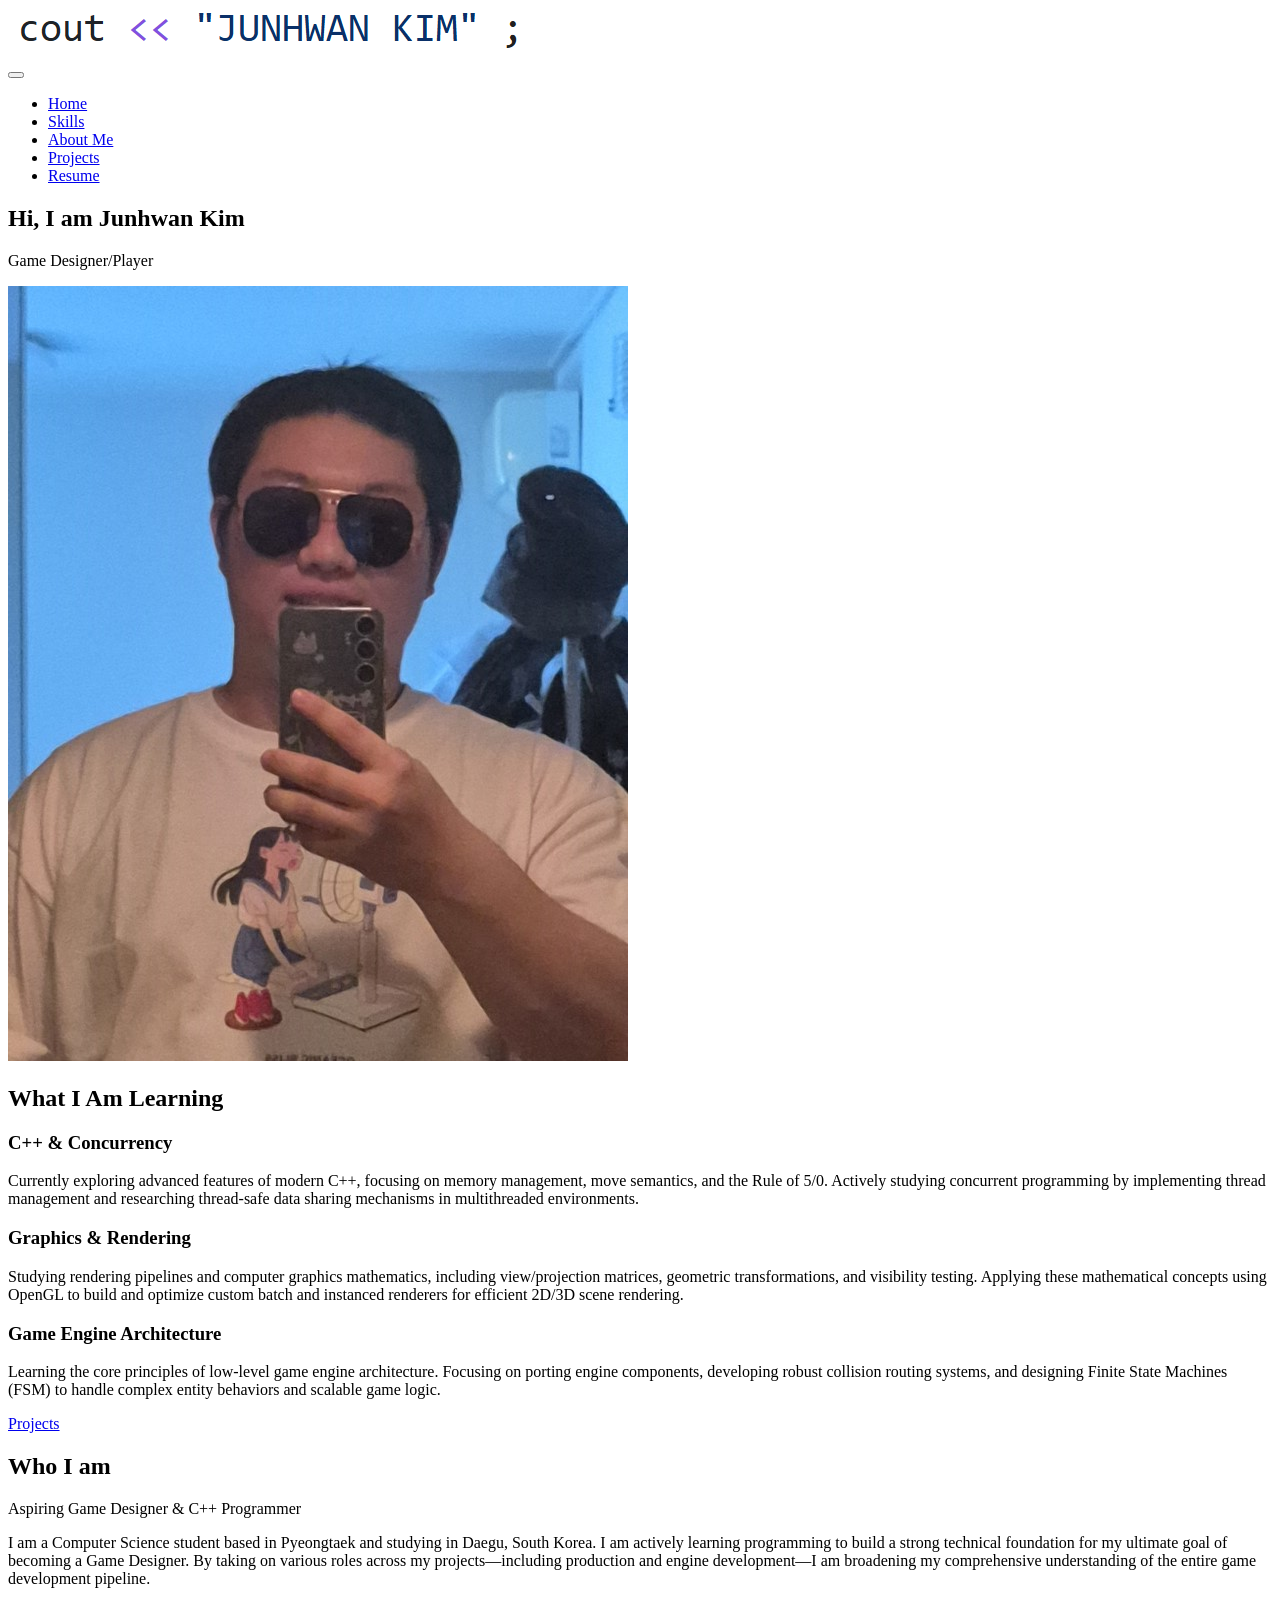
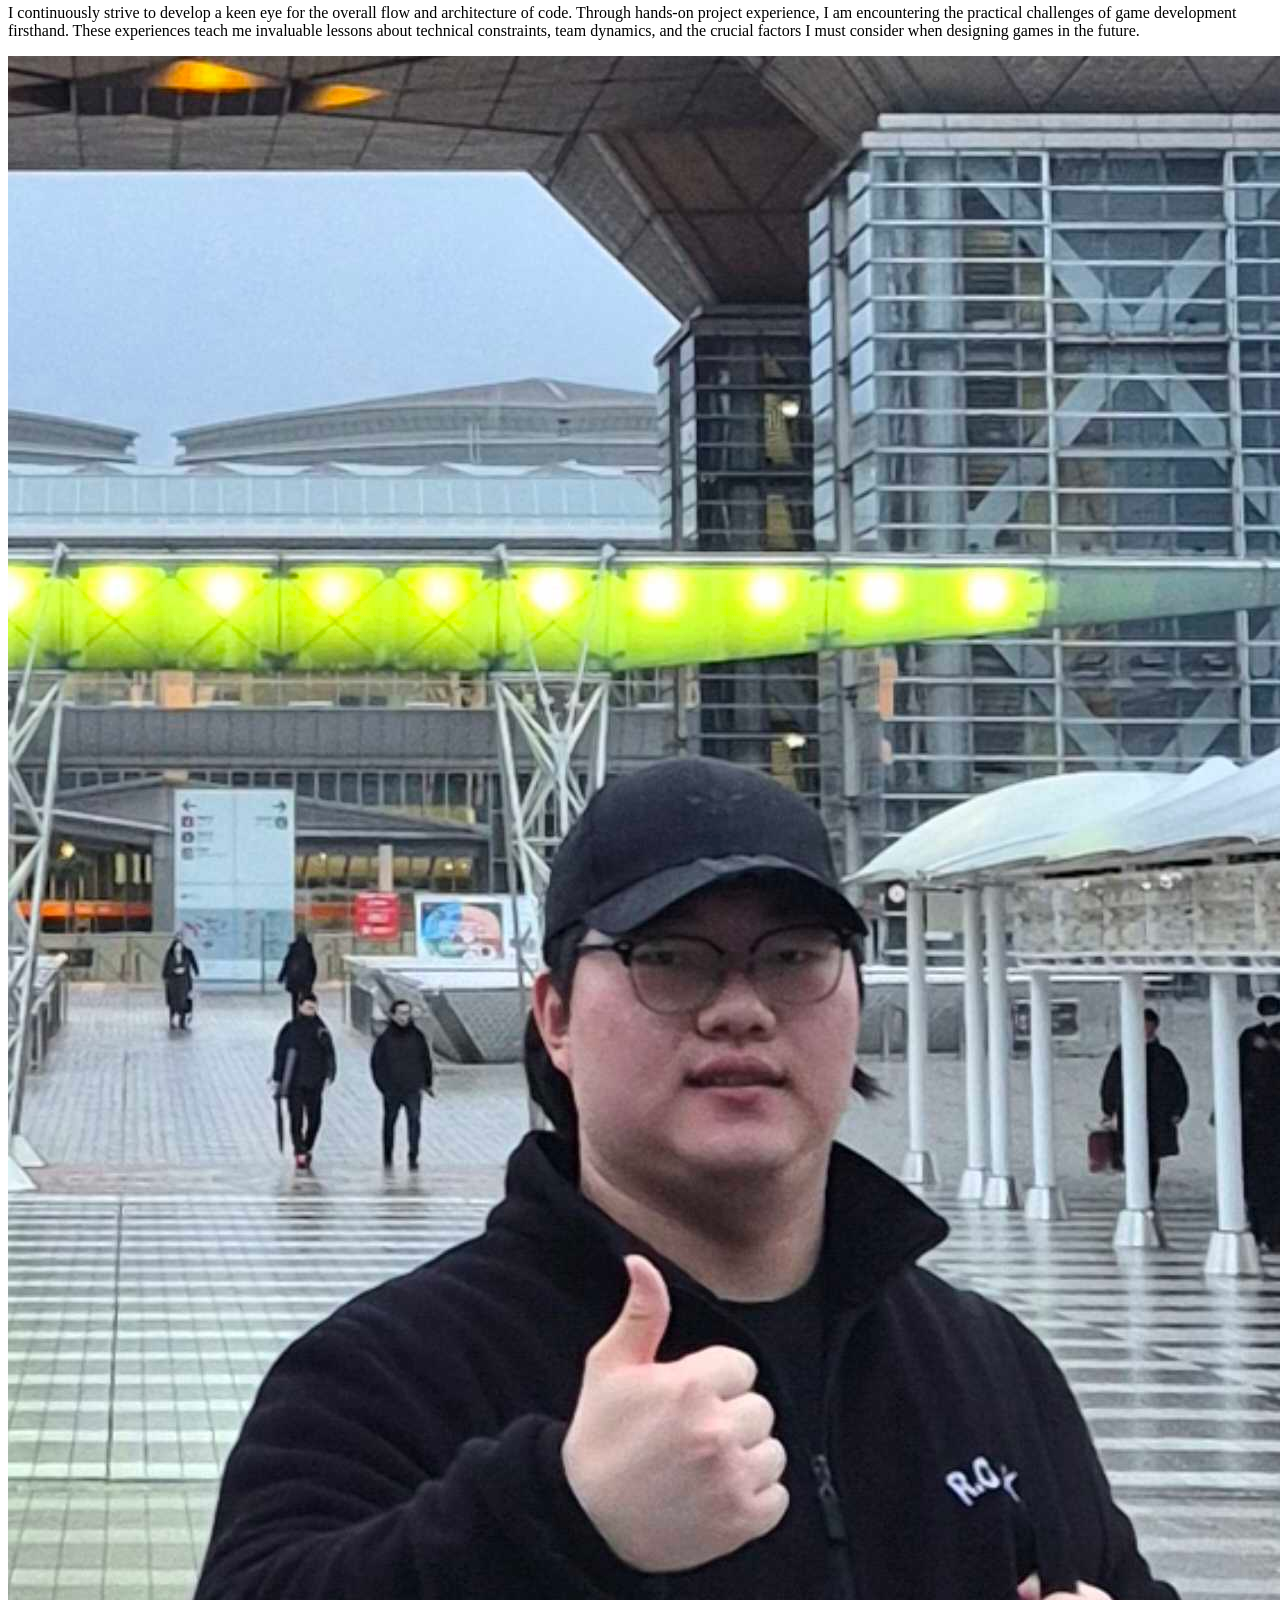
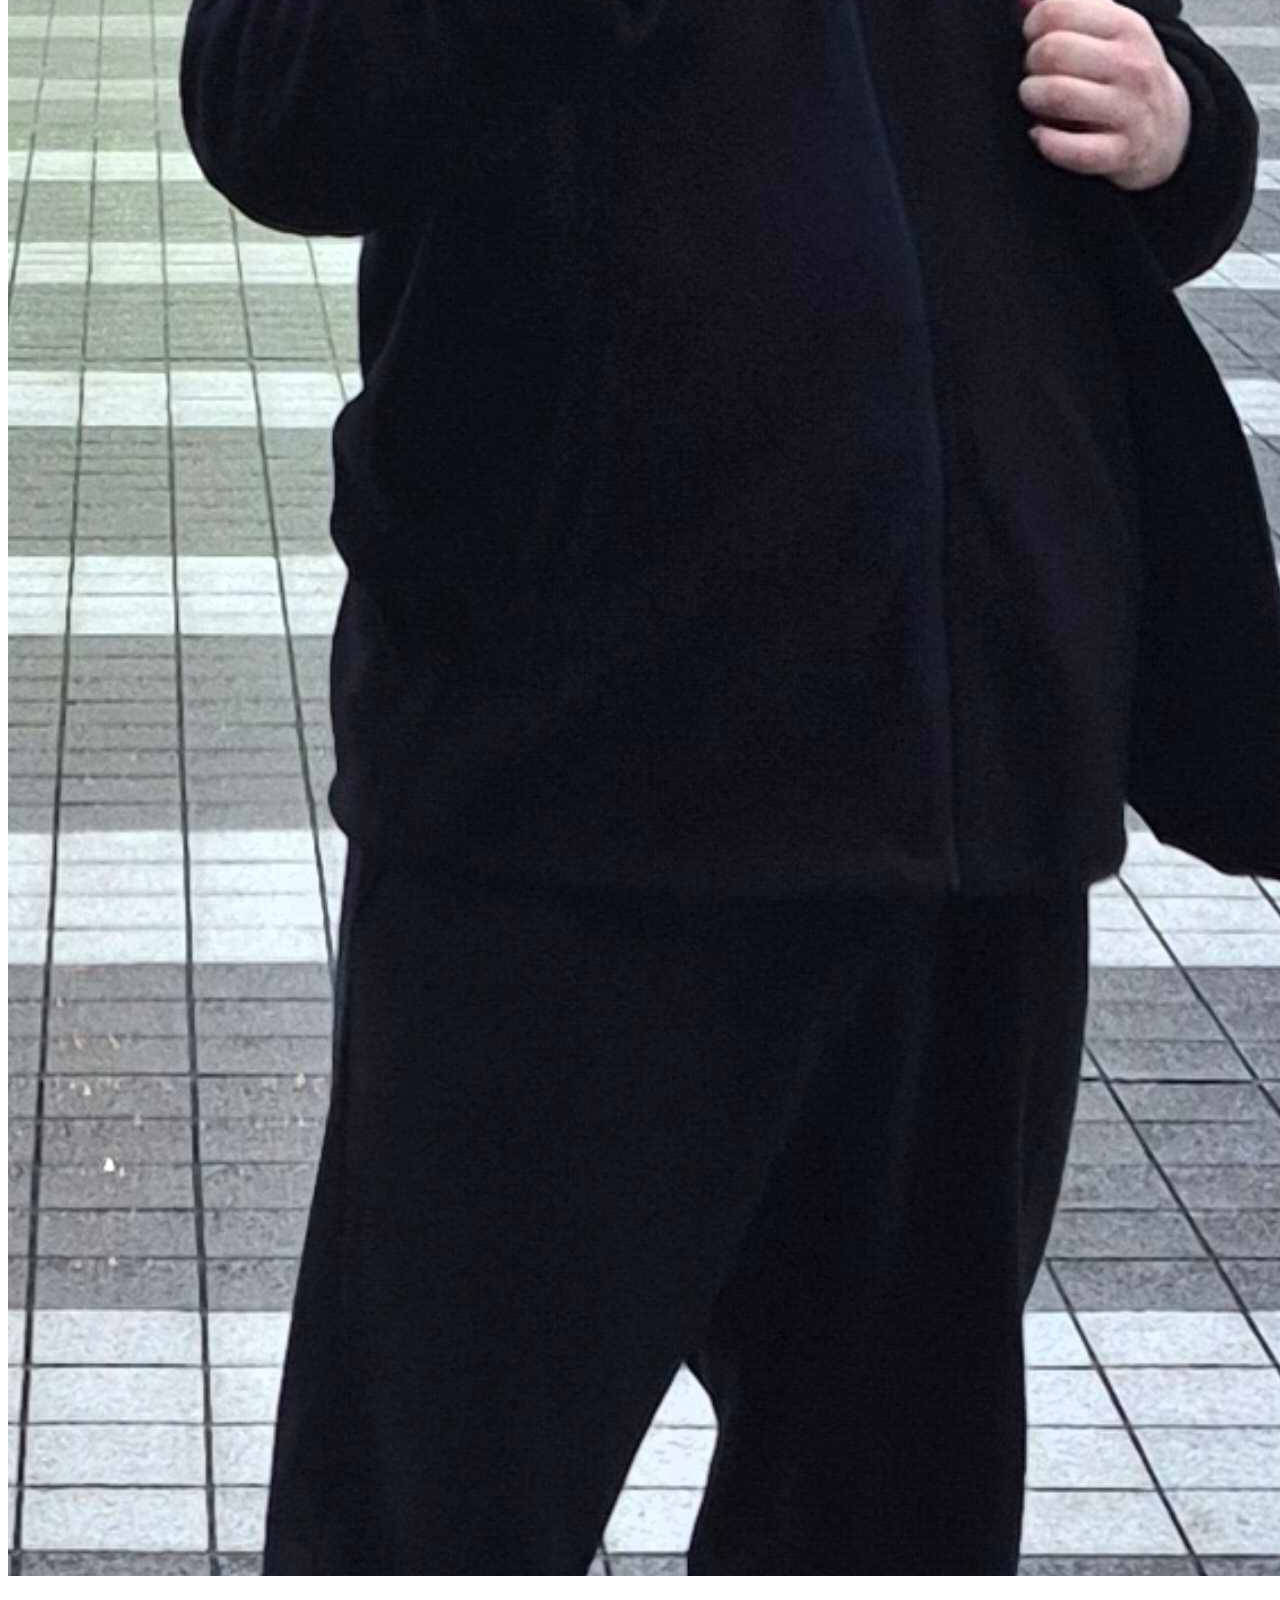
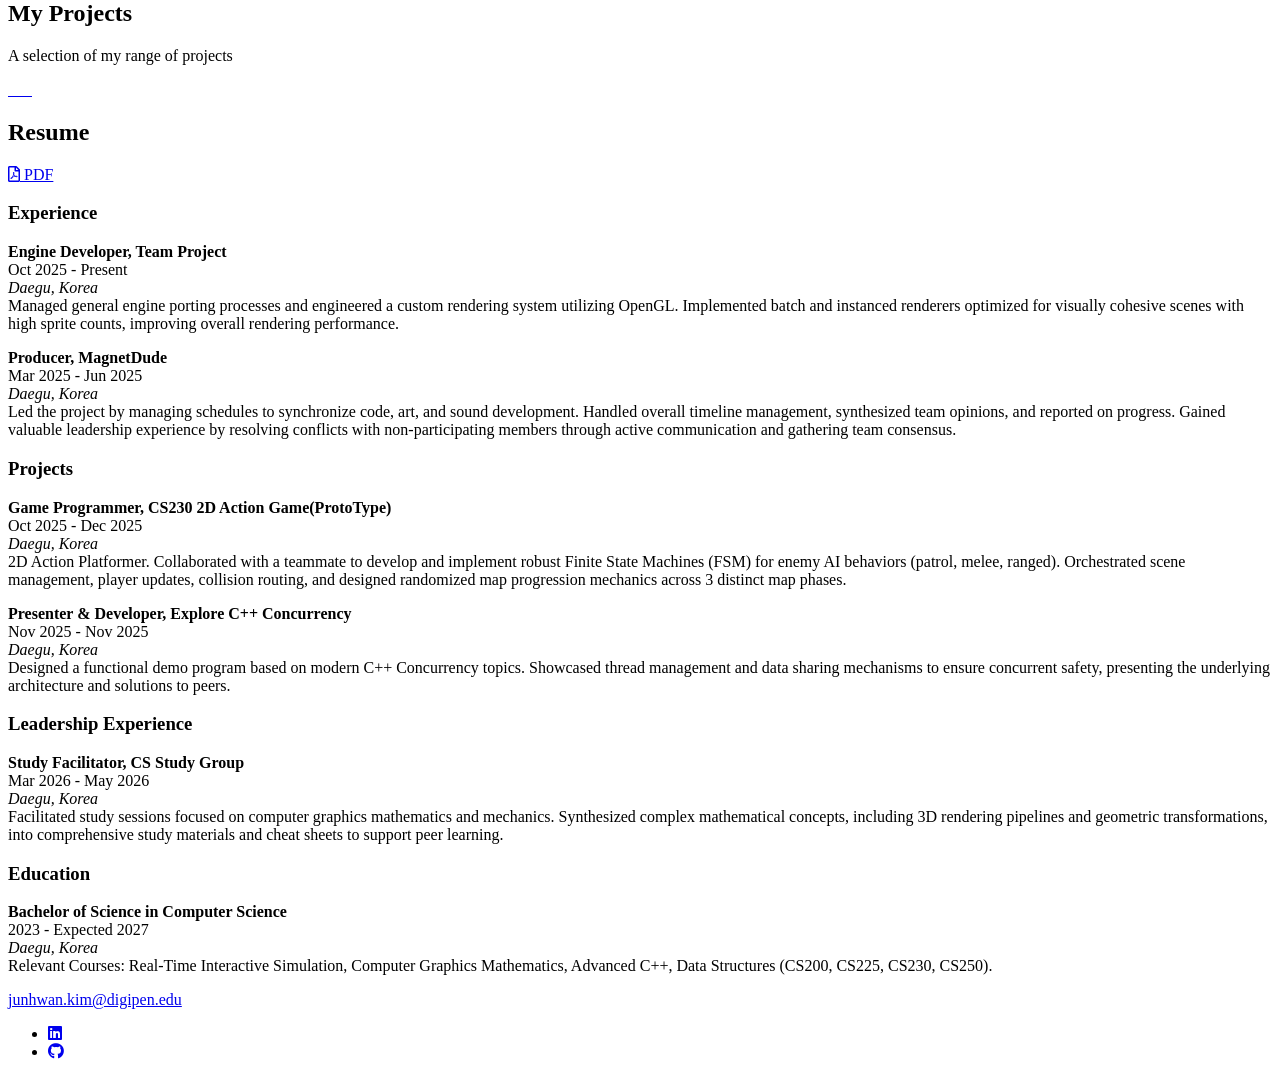
==== index.html @ 6c5c8638 "proto" ====
<!DOCTYPE html>
<html lang="en">
<head>
    <meta charset="UTF-8">
    <link rel="icon" type="image/svg+xml" href="img/face.jpg">
    <meta name="viewport" content="width=device-width, initial-scale=1.0" />
    <title>JUNHWAN KIM Website</title>
    <link rel="stylesheet" href="external/normalize.css" />
    <link rel="stylesheet" href="https://cdnjs.cloudflare.com/ajax/libs/font-awesome/5.11.2/css/all.css"
        integrity="sha256-46qynGAkLSFpVbEBog43gvNhfrOj+BmwXdxFgVK/Kvc=" crossorigin="anonymous" />
    <link rel="preconnect" href="https://fonts.googleapis.com" />
    <link rel="preconnect" href="https://fonts.gstatic.com" crossorigin />
    <link
        href="https://fonts.googleapis.com/css2?family=Source+Code+Pro:ital,wght@0,200..900;1,200..900&family=Source+Sans+3:ital,wght@0,200..900;1,200..900&display=swap"
        rel="stylesheet" />
    <link rel="stylesheet" href="css/style.css" />
</head>
<body>
    <header>
        <div class="logo">
            <img src="img/cout.jpg" alt="">
        </div>
        <button class="nav-toggle" aria-label="toggle navigation">
            <span class="hamburger"></span>
        </button>
        <nav class="nav">
            <ul class="nav__list">
                <li class="nav__item"> <a href="#home" class="nav__link">Home</a> </li>
                <li class="nav__item"> <a href="#skills" class="nav__link">Skills</a> </li>
                <li class="nav__item"> <a href="#about" class="nav__link">About Me</a> </li>
                <li class="nav__item"> <a href="#projects" class="nav__link">Projects</a> </li>
                <li class="nav__item"> <a href="#resume" class="nav__link">Resume</a> </li>
            </ul>
        </nav>
    </header>

    <section class="intro" id="home">
        <h1 class="section__title section__title--intro">
            Hi, I am <strong>Junhwan Kim</strong>
        </h1>
        <p class="section__subtitle section__subtitle--intro">Game Designer/Player</p>
        <img src="img/face.jpg" alt="A picture of Junhwan Kim smiling" class="intro__img" />
    </section>

    <section class="my-services" id="skills">
        <h2 class="section__title section__title--services">What I Am Learning</h2>
        <div class="services">
            <div class="service">
                <h3>C++ & Concurrency</h3>
                <p> Currently exploring advanced features of modern C++, focusing on memory management, move semantics, and the Rule of 5/0.
                    Actively studying concurrent programming by implementing thread management and researching thread-safe data sharing mechanisms in multithreaded environments.
                </p>
            </div>
            <div class="service">
                <h3>Graphics & Rendering</h3>
                <p> Studying rendering pipelines and computer graphics mathematics, including view/projection matrices, geometric transformations, and visibility testing.
                    Applying these mathematical concepts using OpenGL to build and optimize custom batch and instanced renderers for efficient 2D/3D scene rendering.
                </p>
            </div>
            <div class="service">
                <h3>Game Engine Architecture</h3>
                <p> Learning the core principles of low-level game engine architecture.
                    Focusing on porting engine components, developing robust collision routing systems, and designing Finite State Machines (FSM) to handle complex entity behaviors and scalable game logic.
                </p>
            </div>
        </div>
        <a href="#projects" class="btn">Projects</a>
    </section>

    <section class="about-me" id="about">
        <h2 class="section__title section__title--about">Who I am</h2>
        <p class="section__subtitle section__subtitle--about">
            Aspiring Game Designer & C++ Programmer
        </p>
        <div class="about-me__body">
            <p>
                I am a Computer Science student based in Pyeongtaek and studying in Daegu, South Korea.
                I am actively learning programming to build a strong technical foundation for my ultimate goal of becoming a Game Designer.
                By taking on various roles across my projects—including production and engine development—I am broadening my comprehensive understanding of the entire game development pipeline.
            </p>
            <p>
                I continuously strive to develop a keen eye for the overall flow and architecture of code.
                Through hands-on project experience, I am encountering the practical challenges of game development firsthand.
                These experiences teach me invaluable lessons about technical constraints, team dynamics, and the crucial factors I must consider when designing games in the future.
            </p>
        </div>
        <img src="img/tall.jpg" alt="A picture of Junhwan Kim" class="about-me__img" />
    </section>

    <section class="my-projects" id="projects">
        <h2 class="section__title section__title--projects">My Projects</h2>
        <p class="section__subtitle section__subtitle--projects">
            A selection of my range of projects
        </p>
        <div class="portfolio">
            <a href="portfolio/01_hello.html" class="portfolio__item">
                <img src="img/portfolio_thumbnails/01_hello.jpg" alt="" class="portfolio__img" />
            </a>
            <a href="portfolio/02_meshes.html" class="portfolio__item">
                <img src="img/portfolio_thumbnails/02_meshes.jpg" alt="" class="portfolio__img" />
            </a>
            <a href="portfolio/03_fog.html" class="portfolio__item">
                <img src="img/portfolio_thumbnails/03_fog.jpg" alt="" class="portfolio__img" />
            </a>
            <a href="portfolio/04_toon.html" class="portfolio__item">
                <img src="img/portfolio_thumbnails/04_toon.jpg" alt="" class="portfolio__img" />
            </a>
            <a href="portfolio/05_shadow.html" class="portfolio__item">
                <img src="img/portfolio_thumbnails/05_shadow.jpg" alt="" class="portfolio__img" />
            </a>
            <a href="portfolio/06_value.html" class="portfolio__item">
                <img src="img/portfolio_thumbnails/06_value.jpg" alt="" class="portfolio__img" />
            </a>
            <a href="portfolio/07_gradient.html" class="portfolio__item">
                <img src="img/portfolio_thumbnails/07_gradient.jpg" alt="" class="portfolio__img" />
            </a>
        </div>
    </section>

    <section class="my-resume" id="resume">
        <h2 class="section__title section__title--resume">Resume</h2>
        <a target="_blank" href="docs/Resume.pdf"><i class="far fa-file-pdf"></i> PDF</a>
        <div class="resume-section">
            <h3>Experience</h3>
            <div class="resume-item">
                <p>
                    <b>Engine Developer, Team Project</b></br>
                    Oct 2025 - Present</br>
                    <em>Daegu, Korea</em></br>
                    Managed general engine porting processes and engineered a custom rendering system utilizing OpenGL.
                    Implemented batch and instanced renderers optimized for visually cohesive scenes with high sprite counts, improving overall rendering performance.
                </p>
            </div>
            <div class="resume-item">
                <p>
                    <b>Producer, MagnetDude</b></br>
                    Mar 2025 - Jun 2025</br>
                    <em>Daegu, Korea</em></br>
                    Led the project by managing schedules to synchronize code, art, and sound development.
                    Handled overall timeline management, synthesized team opinions, and reported on progress.
                    Gained valuable leadership experience by resolving conflicts with non-participating members through active communication and gathering team consensus.
                </p>
            </div>
            
            <h3>Projects</h3>
            <div class="resume-item">
                <p>
                    <b>Game Programmer, CS230 2D Action Game(ProtoType)</b></br>
                    Oct 2025 - Dec 2025</br>
                    <em>Daegu, Korea</em></br>
                    2D Action Platformer. Collaborated with a teammate to develop and implement robust Finite State Machines (FSM) for enemy AI behaviors (patrol, melee, ranged).
                    Orchestrated scene management, player updates, collision routing, and designed randomized map progression mechanics across 3 distinct map phases.
                </p>
            </div>
            <div class="resume-item">
                <p>
                    <b>Presenter & Developer, Explore C++ Concurrency</b></br>
                    Nov 2025 - Nov 2025</br>
                    <em>Daegu, Korea</em></br>
                    Designed a functional demo program based on modern C++ Concurrency topics.
                    Showcased thread management and data sharing mechanisms to ensure concurrent safety, presenting the underlying architecture and solutions to peers.
                </p>
            </div>
            
            <h3>Leadership Experience</h3>
            <div class="resume-item">
                <p>
                    <b>Study Facilitator, CS Study Group</b></br>
                    Mar 2026 - May 2026</br>
                    <em>Daegu, Korea</em></br>
                    Facilitated study sessions focused on computer graphics mathematics and mechanics.
                    Synthesized complex mathematical concepts, including 3D rendering pipelines and geometric transformations, into comprehensive study materials and cheat sheets to support peer learning.
                </p>
            </div>
            
            <h3>Education</h3>
            <div class="resume-item">
                <p>
                    <b>Bachelor of Science in Computer Science</b></br>
                    2023 - Expected 2027</br>
                    <em>Daegu, Korea</em></br>
                    Relevant Courses: Real-Time Interactive Simulation, Computer Graphics Mathematics, Advanced C++, Data Structures (CS200, CS225, CS230, CS250).
                </p>
            </div>
        </div>
    </section>
    <footer class="footer">
        <a href="mailto:coolman20030715@gmail.com" class="footer__link">junhwan.kim@digipen.edu</a>
        <ul class="social-list">
            <li class="social-list__item">
                <a class="social-list__link" href="https://linkedin.com/in/준환-김-273240406/">
                    <i class="fab fa-linkedin"></i>
                </a>
            </li>
            <li class="social-list__item">
                <a class="social-list__link" href="https://github.com/KMUKIMJH">
                    <i class="fab fa-github"></i>
                </a>
            </li>
            </ul>
    </footer>

    <script src="js/index.js"></script>
</body>
</html>
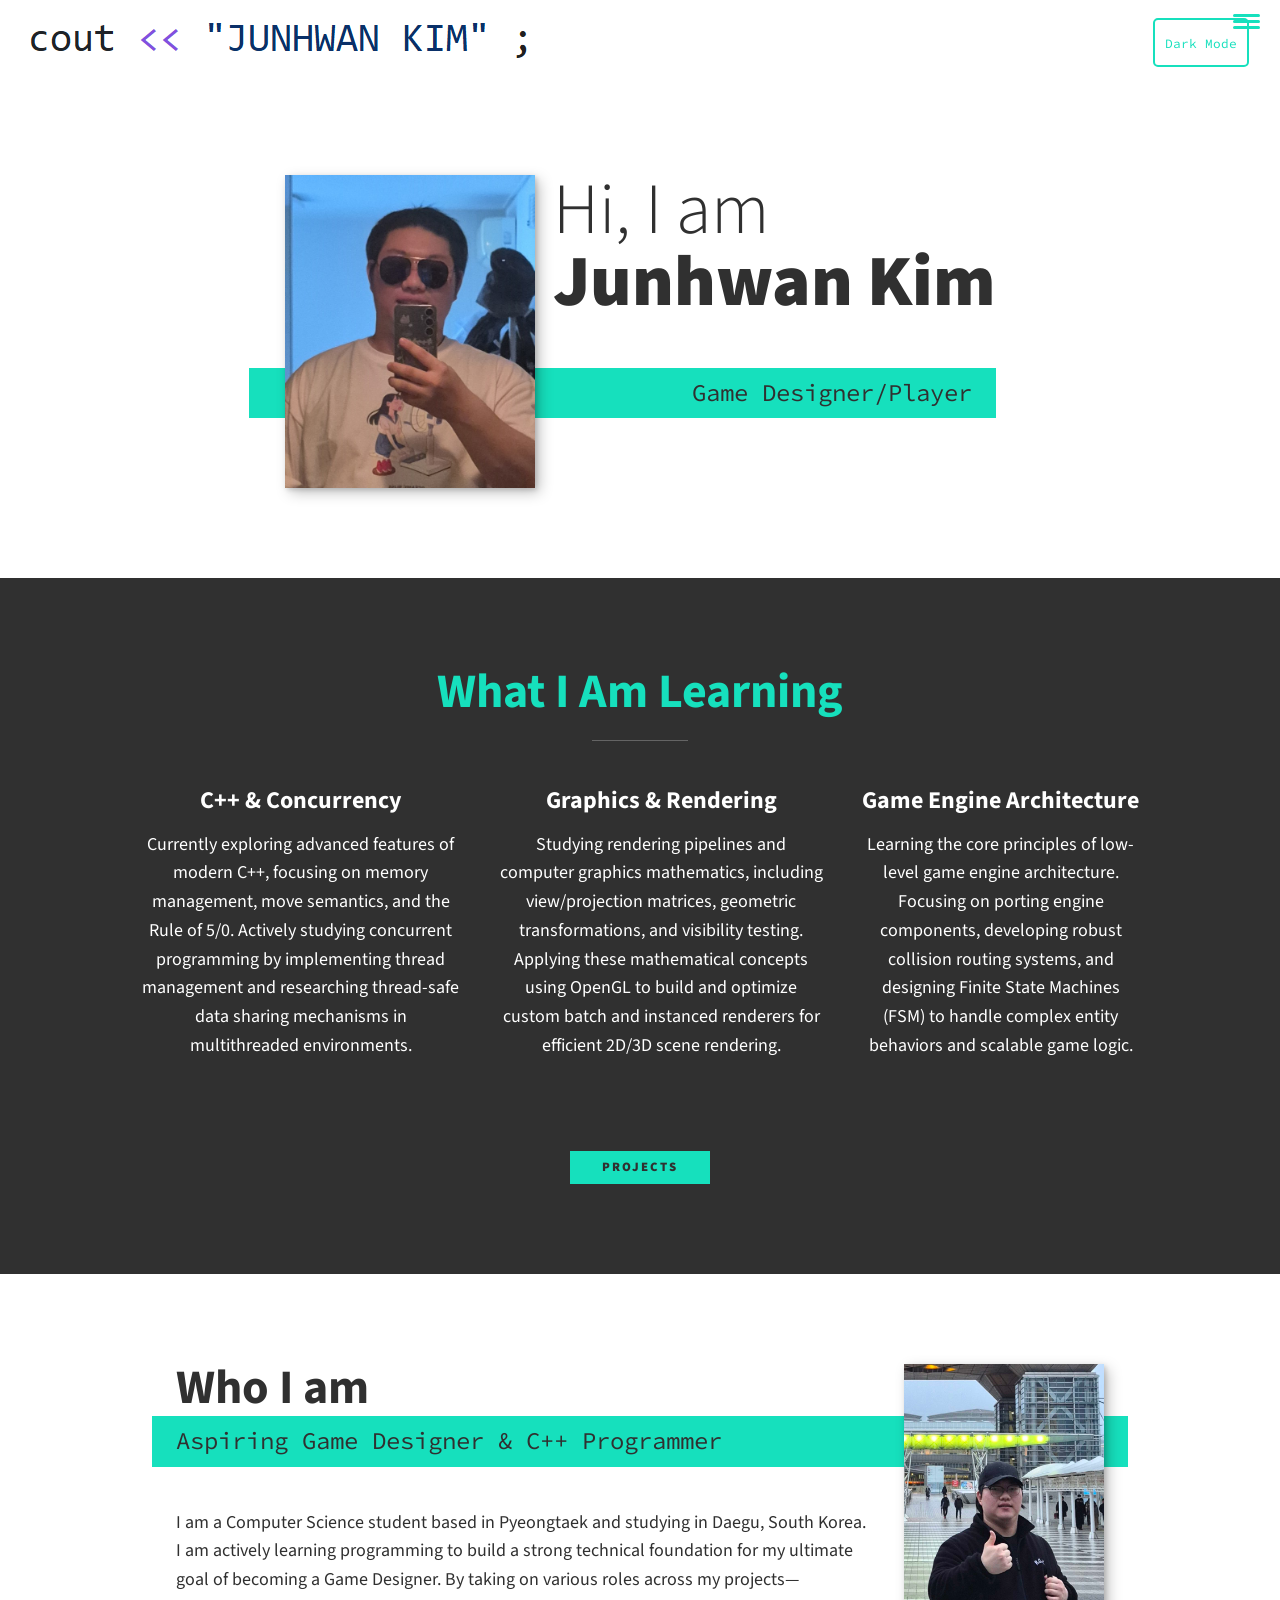
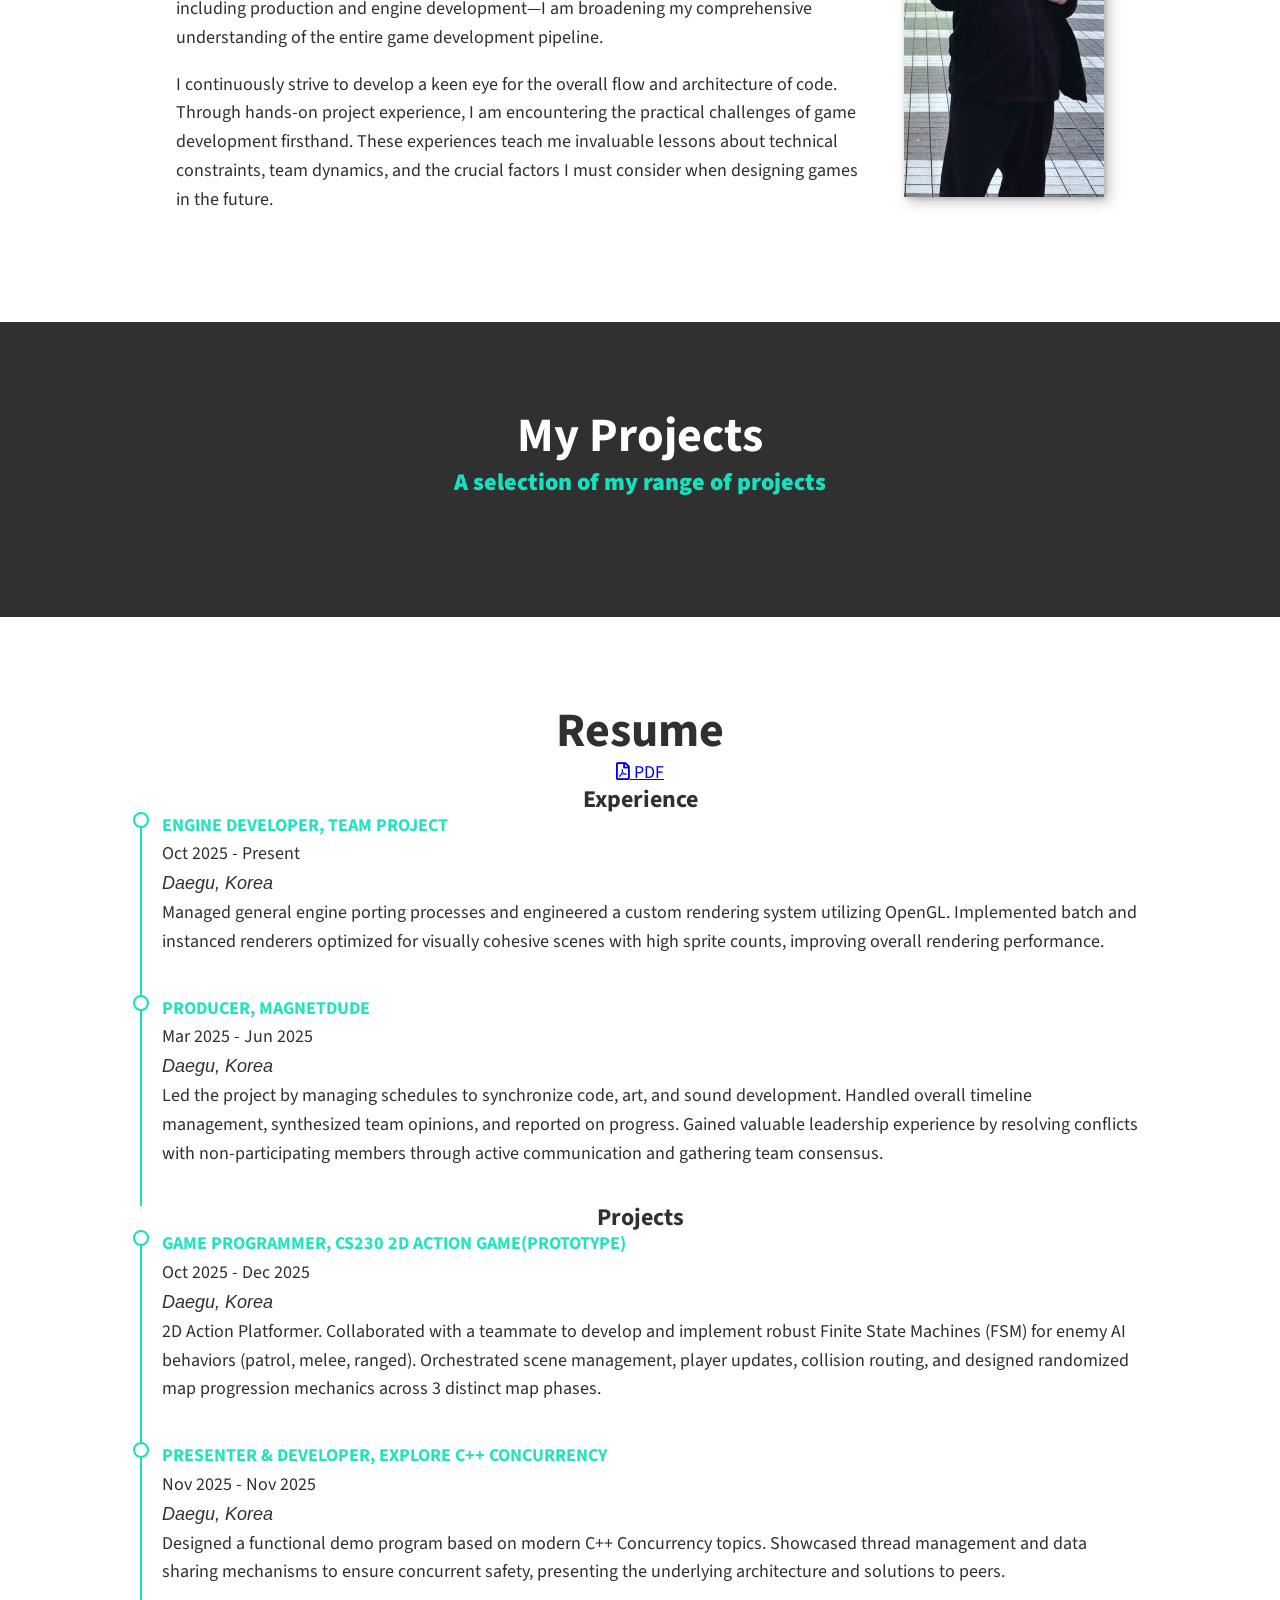
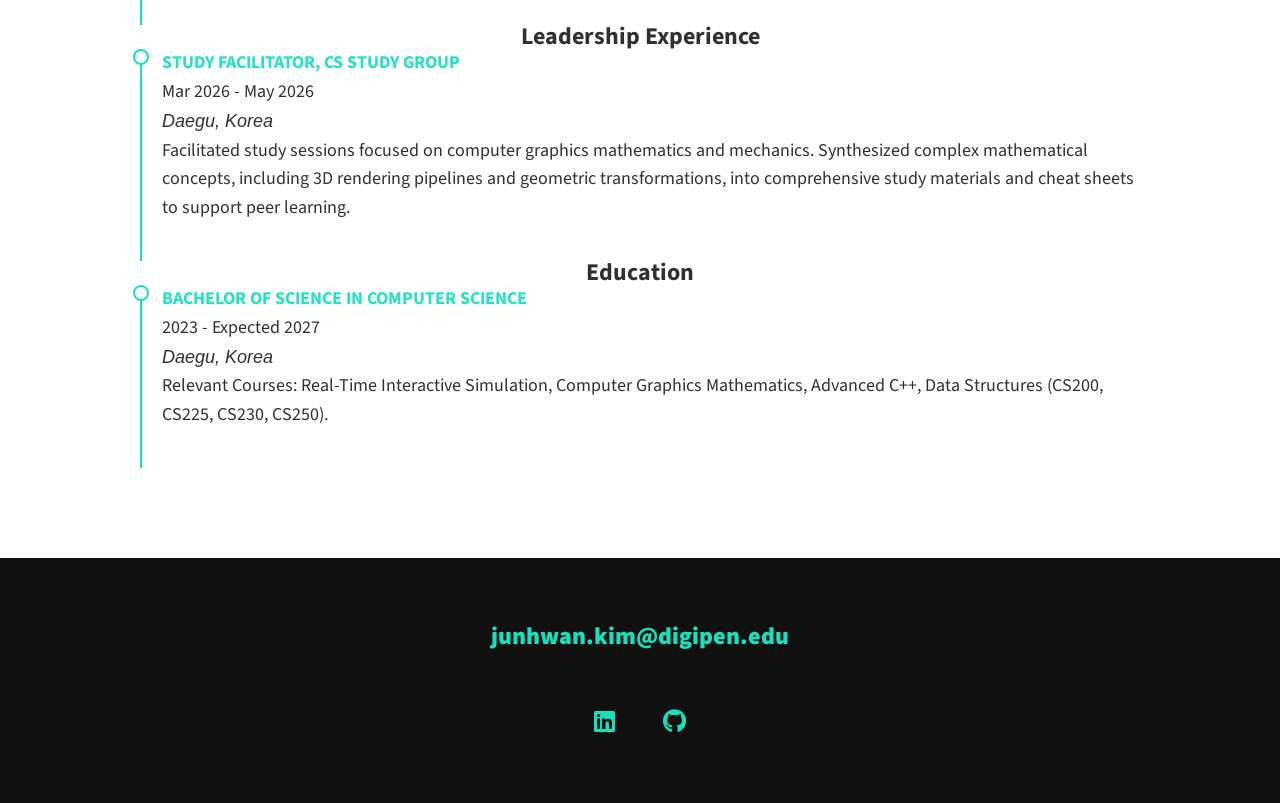
==== commit 6291b6be: "design" ====
--- a/index.html
+++ b/index.html
@@ -20,6 +20,9 @@
         <div class="logo">
             <img src="img/cout.jpg" alt="">
         </div>
+        
+        <button id="dark-mode-toggle">Dark Mode</button>
+
         <button class="nav-toggle" aria-label="toggle navigation">
             <span class="hamburger"></span>
         </button>
@@ -34,7 +37,7 @@
         </nav>
     </header>
 
-    <section class="intro" id="home">
+    <section class="intro reveal" id="home">
         <h1 class="section__title section__title--intro">
             Hi, I am <strong>Junhwan Kim</strong>
         </h1>
@@ -42,7 +45,7 @@
         <img src="img/face.jpg" alt="A picture of Junhwan Kim smiling" class="intro__img" />
     </section>
 
-    <section class="my-services" id="skills">
+    <section class="my-services reveal" id="skills">
         <h2 class="section__title section__title--services">What I Am Learning</h2>
         <div class="services">
             <div class="service">
@@ -67,7 +70,7 @@
         <a href="#projects" class="btn">Projects</a>
     </section>
 
-    <section class="about-me" id="about">
+    <section class="about-me reveal" id="about">
         <h2 class="section__title section__title--about">Who I am</h2>
         <p class="section__subtitle section__subtitle--about">
             Aspiring Game Designer & C++ Programmer
@@ -87,7 +90,7 @@
         <img src="img/tall.jpg" alt="A picture of Junhwan Kim" class="about-me__img" />
     </section>
 
-    <section class="my-projects" id="projects">
+    <section class="my-projects reveal" id="projects">
         <h2 class="section__title section__title--projects">My Projects</h2>
         <p class="section__subtitle section__subtitle--projects">
             A selection of my range of projects
@@ -117,7 +120,7 @@
         </div>
     </section>
 
-    <section class="my-resume" id="resume">
+    <section class="my-resume reveal" id="resume">
         <h2 class="section__title section__title--resume">Resume</h2>
         <a target="_blank" href="docs/Resume.pdf"><i class="far fa-file-pdf"></i> PDF</a>
         <div class="resume-section">
--- a/css/style.css
+++ b/css/style.css
@@ -0,0 +1,590 @@
+/* make padding within widths rather calculating with total width? */
+*,
+*::before,
+*::after {
+  box-sizing: border-box;
+}
+
+/* Custom Properties */
+
+:root {
+  --ff-primary: "Source Sans 3", sans-serif;
+  --ff-secondary: "Source Code Pro", monospace;
+
+  --fw-reg: 300;
+  --fw-bold: 900;
+
+  --clr-light: #ffffff;
+  --clr-dark: #303030;
+  --clr-accent: #16e0bd;
+
+  --fs-h1: 3rem;
+  --fs-h2: 2.25rem;
+  --fs-h3: 1.25rem;
+  --fs-body: 1rem;
+
+  --bs: 0.25em 0.25em 0.75em rgba(0, 0, 0, 0.25),
+    0.125em 0.125em 0.25em rgba(0, 0, 0, 0.15);
+}
+
+/* With wider screens use differnt/bigger numbers */
+@media (min-width: 800px) {
+  :root {
+    --fs-h1: 4.5rem;
+    --fs-h2: 3rem;
+    --fs-h3: 1.5rem;
+    --fs-body: 1.125rem;
+  }
+}
+
+/* General Styles */
+
+html {
+  scroll-behavior: smooth;
+}
+
+body {
+  background: var(--clr-light);
+  color: var(--clr-dark);
+  margin: 0;
+  font-family: var(--ff-primary);
+  font-size: var(--fs-body);
+  line-height: 1.6;
+}
+
+section {
+  padding: 5em 2em;
+}
+
+img {
+  display: block;
+  max-width: 100%;
+}
+
+strong {
+  font-weight: var(--fw-bold);
+}
+
+:focus {
+  outline: 3px solid var(--clr-accent);
+  outline-offset: 3px;
+}
+
+.btn {
+  display: inline-block;
+  padding: 0.5em 2.5em;
+  background: var(--clr-accent);
+  color: var(--clr-dark);
+  text-decoration: none;
+  cursor: pointer;
+  font-size: 0.8rem;
+  text-transform: uppercase;
+  letter-spacing: 2px;
+  font-weight: var(--fw-bold);
+  transition: transform 200ms ease-in-out;
+}
+
+.btn:hover {
+  transform: scale(1.1);
+}
+
+/* Typography */
+
+h1,
+h2,
+h3 {
+  line-height: 1;
+  margin: 0;
+}
+
+h1 {
+  font-size: var(--fs-h1);
+}
+
+h2 {
+  font-size: var(--fs-h2);
+}
+
+h3 {
+  font-size: var(--fs-h3);
+}
+
+.section__title {
+  margin-bottom: 0.25rem;
+}
+
+.section__title--intro {
+  font-weight: var(--fw-reg);
+}
+
+.section__title--intro strong {
+  display: block;
+}
+
+.section__subtitle {
+  margin: 0;
+  font-size: var(--fs-h3);
+}
+
+.section__subtitle--intro,
+.section__subtitle--about {
+  background: var(--clr-accent);
+  padding: 0.25em 1em;
+  font-family: var(--ff-secondary);
+  margin-bottom: 1em;
+}
+
+.section__subtitle--projects {
+  color: var(--clr-accent);
+  font-weight: var(--fw-bold);
+  margin-bottom: 1em;
+}
+
+/* header */
+header {
+  display: flex;
+  justify-content: space-between;
+  padding: 1em;
+}
+.logo {
+  max-width: 528px;
+}
+
+.nav {
+  position: fixed;
+  background: var(--clr-dark);
+  color: var(--clr-light);
+  top: 0;
+  bottom: 0;
+  left: 0;
+  right: 0;
+  z-index: 100;
+
+  transform: translateX(100%);
+  transition: transform 250ms cubic-bezier(0.5, 0, 0.5, 1);
+}
+
+.nav__list {
+  list-style: none;
+  display: flex;
+  height: 100%;
+  flex-direction: column;
+  justify-content: space-evenly;
+  align-items: center;
+  margin: 0;
+  padding: 0;
+}
+
+.nav__link {
+  color: inherit;
+  font-weight: var(--fw-bold);
+  font-size: var(--fs-h2);
+  text-decoration: none;
+}
+
+.nav__link:hover {
+  color: var(--clr-accent);
+}
+
+.nav-toggle {
+  padding: 0.5em;
+  background: transparent;
+  border: 0;
+  cursor: pointer;
+  position: absolute;
+  right: 1em;
+  top: 1em;
+  z-index: 1000;
+}
+
+.nav-open .nav {
+  transform: translateX(0);
+}
+
+.nav-open .nav-toggle {
+  position: fixed;
+}
+
+.nav-open .hamburger {
+  transform: rotate(0.625turn);
+}
+
+.nav-open .hamburger::before {
+  transform: rotate(90deg) translateX(-6px);
+}
+
+.nav-open .hamburger::after {
+  opacity: 0;
+}
+
+.hamburger {
+  display: block;
+  position: relative;
+}
+
+.hamburger,
+.hamburger::before,
+.hamburger::after {
+  background: var(--clr-accent);
+  width: 2em;
+  height: 3px;
+  border-radius: 1em;
+  transition: transform 250ms ease-in-out;
+}
+
+.hamburger::before,
+.hamburger::after {
+  content: "";
+  position: absolute;
+  left: 0;
+  right: 0;
+}
+
+.hamburger::before {
+  top: 6px;
+}
+.hamburger::after {
+  bottom: 6px;
+}
+
+/* Intro Section */
+.intro {
+  position: relative;
+  z-index: 2;
+}
+
+.intro-bg {
+  position: absolute;
+  top: 0;
+  left: 0;
+  width: 100%;
+  height: 100%;
+  overflow: hidden;
+  z-index: -2;
+}
+
+.intro-bg iframe {
+  width: 100%;
+  height: 100%;
+  border: none;
+  position: absolute;
+  top: 0;
+  left: 0;
+}
+
+.intro__img {
+  box-shadow: var(--bs);
+}
+
+.section__subtitle--intro {
+  display: inline-block;
+}
+
+@media (min-width: 600px) {
+  .intro {
+    display: grid;
+    width: min-content;
+    margin: 0 auto;
+    column-gap: 1em;
+    grid-template-areas:
+      "img title"
+      "img subtitle";
+    grid-template-columns: min-content max-content;
+  }
+
+  .intro__img {
+    grid-area: img;
+    min-width: 250px;
+    position: relative;
+    z-index: 2;
+  }
+
+  .section__subtitle--intro {
+    align-self: start;
+    grid-column: -1/1;
+    grid-row: 2;
+    text-align: right;
+    position: relative;
+    left: -1.5em;
+    width: calc(100% + 1.5em);
+  }
+}
+
+/* my services section */
+
+.my-services {
+  background-color: var(--clr-dark);
+  background-image: url(../img/skills-bg.jpg);
+  background-size: cover;
+  background-blend-mode: overlay;
+  color: var(--clr-light);
+  text-align: center;
+}
+
+.section__title--services {
+  color: var(--clr-accent);
+  position: relative;
+}
+
+.section__title--services::after {
+  content: "";
+  display: block;
+  width: 2em;
+  height: 1px;
+  margin: 0.5em auto 1em;
+  background: var(--clr-light);
+  opacity: 0.25;
+}
+
+.services {
+  margin-bottom: 4em;
+}
+
+.service {
+  max-width: 500px;
+  margin: 0 auto;
+}
+
+@media (min-width: 800px) {
+  .services {
+    display: flex;
+    max-width: 1000px;
+    margin-left: auto;
+    margin-right: auto;
+  }
+
+  .service + .service {
+    margin-left: 2em;
+  }
+}
+
+/* About Me */
+
+.about-me {
+  max-width: 1000px;
+  margin: 0 auto;
+}
+
+.about-me__img {
+  box-shadow: var(--bs);
+}
+
+@media (min-width: 600px) {
+  .about-me {
+    display: grid;
+    grid-template-columns: 1fr 200px;
+    grid-template-areas:
+      "title img"
+      "subtitle img"
+      "text img";
+    column-gap: 2em;
+  }
+
+  .section__title--about {
+    grid-area: title;
+  }
+
+  .section__subtitle--about {
+    grid-column: 1 / -1;
+    grid-row: 2;
+    position: relative;
+    left: -1em;
+    width: calc(100% + 2em);
+    padding-left: 1em;
+    padding-right: calc(200px + 2.5em);
+  }
+
+  .about-me__img {
+    grid-area: img;
+    position: relative;
+    z-index: 2;
+  }
+}
+
+/* Portfolio / My projects */
+
+.my-projects {
+  background-color: var(--clr-dark);
+  color: var(--clr-light);
+  text-align: center;
+}
+
+.portfolio {
+  display: grid;
+  grid-template-columns: repeat(auto-fit, minmax(300px, 1fr));
+  max-width: 1200px;
+  margin: 0 auto;
+}
+
+.portfolio__item {
+  background: var(--clr-dark);
+  overflow: hidden;
+}
+
+.portfolio__img {
+  transition: transform 750ms cubic-bezier(0.5, 0, 0.5, 1), opacity 250ms linear;
+}
+
+.portfolio__item:focus {
+  position: relative;
+  z-index: 2;
+}
+
+.portfolio__img:hover,
+.portfolio__item:focus .portfolio__img {
+  transform: scale(1.2);
+  opacity: 0.75;
+}
+
+/*--------------------------------------------------------------
+# Resume Section
+--------------------------------------------------------------*/
+
+.section__title--resume {
+  text-align: center;
+}
+
+.my-resume {
+  display: flex;
+  flex-direction: column;
+  align-items: center;
+}
+
+.resume-section h3 {
+  color: var(--clr-dark);
+  text-align: center;
+}
+
+.resume-section .resume-item {
+  padding: 0 0 20px 20px;
+  margin-top: -18px;
+  border-left: 2px solid var(--clr-accent);
+  position: relative;
+  max-width: 1000px;
+}
+
+.resume-section .resume-item b {
+  text-transform: uppercase;
+  color: color-mix(in srgb, var(--clr-accent), transparent 5%);
+  position: sticky;
+}
+
+.resume-section .resume-item::before {
+  content: "";
+  position: absolute;
+  width: 16px;
+  height: 16px;
+  border-radius: 50px;
+  left: -9px;
+  top: 0;
+  background: var(--clr-light);
+  border: 2px solid var(--clr-accent);
+}
+
+/* Footer */
+
+.footer {
+  background: #111;
+  color: var(--clr-accent);
+  text-align: center;
+  padding: 2.5em 0;
+  font-size: var(--fs-h3);
+}
+
+.footer a {
+  color: inherit;
+  text-decoration: none;
+}
+
+.footer__link {
+  font-weight: var(--fw-bold);
+}
+
+.footer__link:hover,
+.social-list__link:hover {
+  opacity: 0.7;
+}
+
+.footer__link:hover {
+  text-decoration: underline;
+}
+
+.social-list {
+  list-style: none;
+  display: flex;
+  justify-content: center;
+  margin: 2em 0 0;
+  padding: 0;
+}
+
+.social-list__item {
+  margin: 0 0.5em;
+}
+
+.social-list__link {
+  padding: 0.5em;
+}
+
+/* individual portfolio item styles */
+
+.portfolio-item-individual {
+  padding: 0 2em 2em;
+  max-width: 1200px;
+  margin: 0 auto;
+}
+
+.portfolio-item-individual p,
+.portfolio-item-individual ul {
+  max-width: 600px;
+  margin-left: auto;
+  margin-right: auto;
+}
+
+.portfolio-item-individual iframe {
+  box-shadow: var(--bs);
+  display: block;
+  max-width: 1200px;
+  width: 100%;
+  height: auto;
+  aspect-ratio: 4 / 3; /* Maintain aspect ratio */
+  margin: 0 auto; /* Centering */
+  border: none;
+}
+
+body.dark-mode {
+  --clr-light: #1a1a1a; 
+  --clr-dark: #f4f4f4;  
+  --clr-accent: #20ffda; 
+}
+
+#dark-mode-toggle {
+  background: transparent;
+  border: 2px solid var(--clr-accent);
+  color: var(--clr-accent);
+  padding: 0.3em 0.8em;
+  cursor: pointer;
+  border-radius: 5px;
+  font-family: var(--ff-secondary);
+  font-size: 0.8rem;
+  margin-right: 1em;
+  transition: all 200ms ease;
+  margin-left: auto;
+}
+
+#dark-mode-toggle:hover {
+  background: var(--clr-accent);
+  color: var(--clr-dark);
+}
+
+
+.reveal {
+  position: relative;
+  transform: translateY(50px);
+  opacity: 0;
+  transition: all 0.8s ease-out;
+}
+
+.reveal.active {
+  transform: translateY(0);
+  opacity: 1;
+}
